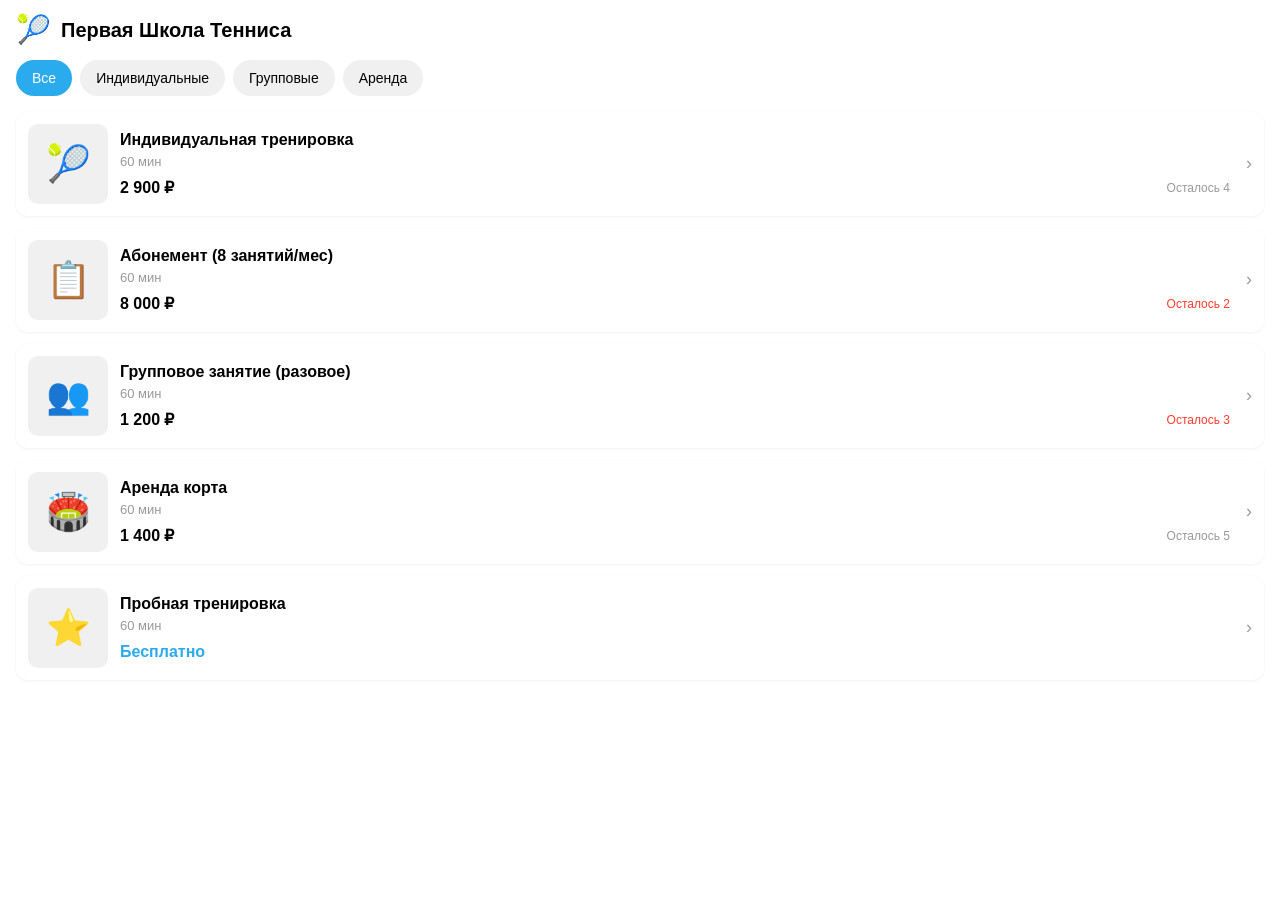
==== index.html @ 071ecb3b "Deploy tg-app to GitHub Pages Co-Authored-By: Claude Opus 4.6 <noreply@anthropic.com>" ====
<!DOCTYPE html>
<html lang="ru">
<head>
  <meta charset="UTF-8">
  <!-- Запрет масштабирования — Mini App должен вести себя как нативное приложение -->
  <meta name="viewport" content="width=device-width, initial-scale=1.0, maximum-scale=1.0, user-scalable=no">
  <title>Школа тенниса</title>

  <!-- Telegram Web App SDK -->
  <script src="https://telegram.org/js/telegram-web-app.js"></script>

  <!-- Стили приложения -->
  <link rel="stylesheet" href="styles.css">
</head>
<body>

  <!-- ============================================= -->
  <!-- КОНТЕЙНЕР ПРИЛОЖЕНИЯ                          -->
  <!-- Все экраны живут внутри #app.                 -->
  <!-- Активный экран имеет класс .screen--active    -->
  <!-- ============================================= -->
  <div id="app">

    <!-- =========================================== -->
    <!-- ЭКРАН 1: КАТАЛОГ УСЛУГ (главный)            -->
    <!-- =========================================== -->
    <div id="screen-catalog" class="screen screen--active">

      <!-- Шапка с названием школы -->
      <header class="catalog-header">
        <div class="catalog-header__icon">🎾</div>
        <h1 class="catalog-header__title">Первая Школа Тенниса</h1>
      </header>

      <!-- Чипы-фильтры по категориям -->
      <div class="chips" id="category-chips">
        <button class="chip chip--active" data-category="all">Все</button>
        <button class="chip" data-category="individual">Индивидуальные</button>
        <button class="chip" data-category="group">Групповые</button>
        <button class="chip" data-category="rent">Аренда</button>
      </div>

      <!-- Список карточек услуг (заполняется из app.js) -->
      <div class="service-list" id="service-list">
        <!-- Скелетоны показываются при загрузке -->
      </div>

    </div>

    <!-- =========================================== -->
    <!-- ЭКРАН 2: ДЕТАЛИ УСЛУГИ                      -->
    <!-- =========================================== -->
    <div id="screen-detail" class="screen">

      <div class="detail" id="detail-content">
        <!-- Большое фото услуги -->
        <div class="detail__image" id="detail-image"></div>

        <!-- Информация об услуге -->
        <div class="detail__body">
          <h2 class="detail__title" id="detail-title"></h2>
          <span class="detail__duration" id="detail-duration"></span>
          <p class="detail__description" id="detail-description"></p>

          <div class="divider"></div>

          <!-- Блок тренера -->
          <div class="coach-block" id="detail-coach">
            <div class="coach-block__avatar" id="coach-avatar"></div>
            <div class="coach-block__info">
              <div class="coach-block__name" id="coach-name"></div>
              <div class="coach-block__meta" id="coach-meta"></div>
            </div>
          </div>

          <div class="divider"></div>

          <!-- Доступность -->
          <div class="detail__availability">
            <div class="detail__spots" id="detail-spots"></div>
            <div class="detail__next-slot" id="detail-next-slot"></div>
          </div>
        </div>
      </div>

    </div>

    <!-- =========================================== -->
    <!-- ЭКРАН 3: ВЫБОР ДАТЫ И ВРЕМЕНИ               -->
    <!-- =========================================== -->
    <div id="screen-datetime" class="screen">

      <div class="datetime">
        <h2 class="section-title">Выберите дату</h2>

        <!-- Календарь -->
        <div class="calendar">
          <div class="calendar__header">
            <button class="calendar__arrow" id="cal-prev" aria-label="Предыдущий месяц">&#8249;</button>
            <span class="calendar__month" id="cal-month"></span>
            <button class="calendar__arrow" id="cal-next" aria-label="Следующий месяц">&#8250;</button>
          </div>
          <div class="calendar__weekdays">
            <span>Пн</span><span>Вт</span><span>Ср</span>
            <span>Чт</span><span>Пт</span><span>Сб</span><span>Вс</span>
          </div>
          <div class="calendar__days" id="cal-days">
            <!-- Дни генерируются в app.js -->
          </div>
        </div>

        <!-- Временные слоты -->
        <div id="time-section" class="time-section time-section--hidden">
          <h2 class="section-title">Доступное время</h2>
          <div class="time-slots" id="time-slots">
            <!-- Чипы времени генерируются в app.js -->
          </div>
        </div>

        <!-- Пустое состояние -->
        <div id="no-slots" class="empty-state empty-state--hidden">
          <div class="empty-state__icon">📅</div>
          <div class="empty-state__text">Нет свободных слотов на эту дату</div>
          <div class="empty-state__hint">Выберите другой день</div>
        </div>
      </div>

    </div>

    <!-- =========================================== -->
    <!-- ЭКРАН 4: ПОДТВЕРЖДЕНИЕ ЗАПИСИ               -->
    <!-- =========================================== -->
    <div id="screen-confirm" class="screen">

      <div class="confirm">
        <h2 class="section-title">Проверьте запись</h2>

        <!-- Карточка-резюме -->
        <div class="summary-card" id="summary-card">
          <div class="summary-card__title" id="summary-title"></div>
          <div class="summary-card__row">
            <span class="summary-card__icon">📅</span>
            <span id="summary-date"></span>
          </div>
          <div class="summary-card__row">
            <span class="summary-card__icon">🕐</span>
            <span id="summary-time"></span>
          </div>
          <div class="summary-card__row">
            <span class="summary-card__icon">👤</span>
            <span id="summary-coach"></span>
          </div>
          <div class="summary-card__row">
            <span class="summary-card__icon">💰</span>
            <span id="summary-price"></span>
          </div>
        </div>

        <div class="divider"></div>

        <!-- Данные пользователя -->
        <h2 class="section-title">Ваши данные</h2>

        <div class="form-group">
          <label class="form-label">Имя</label>
          <div class="form-value" id="confirm-name"></div>
        </div>

        <div class="form-group">
          <label class="form-label">Телефон</label>
          <input
            type="tel"
            class="form-input"
            id="confirm-phone"
            placeholder="+7 (___) ___-__-__"
            inputmode="tel"
          >
        </div>

        <div class="form-group">
          <label class="form-label">Комментарий <span class="form-label--optional">(необязательно)</span></label>
          <textarea
            class="form-textarea"
            id="confirm-comment"
            placeholder="Например: новичок, левша, ребёнку 8 лет"
            maxlength="200"
            rows="2"
          ></textarea>
        </div>
      </div>

    </div>

    <!-- =========================================== -->
    <!-- ЭКРАН 5: УСПЕХ                              -->
    <!-- =========================================== -->
    <div id="screen-success" class="screen">

      <div class="success">
        <!-- Анимированная галочка -->
        <div class="success__checkmark">
          <svg class="checkmark-svg" viewBox="0 0 80 80">
            <circle class="checkmark-circle" cx="40" cy="40" r="36" fill="none" stroke-width="3"/>
            <path class="checkmark-check" d="M24 42 L34 52 L56 30" fill="none" stroke-width="3" stroke-linecap="round" stroke-linejoin="round"/>
          </svg>
        </div>

        <h2 class="success__title">Вы записаны!</h2>

        <!-- Карточка с деталями -->
        <div class="summary-card" id="success-card">
          <div class="summary-card__title" id="success-title"></div>
          <div class="summary-card__row">
            <span class="summary-card__icon">📅</span>
            <span id="success-date"></span>
          </div>
          <div class="summary-card__row">
            <span class="summary-card__icon">🕐</span>
            <span id="success-time"></span>
          </div>
          <div class="summary-card__row">
            <span class="summary-card__icon">👤</span>
            <span id="success-coach"></span>
          </div>
          <div class="summary-card__row">
            <span class="summary-card__icon">📍</span>
            <span>ул. Чернышевского, 94 к3, Саратов</span>
          </div>
        </div>

        <div class="success__booking-number" id="success-number"></div>
        <div class="success__hint">Мы отправили подтверждение в чат бота</div>

        <button class="btn-text" id="btn-back-catalog">Вернуться в каталог</button>
      </div>

    </div>

  </div>

  <!-- Логика приложения -->
  <script src="app.js"></script>

</body>
</html>
---- styles.css ----
/* ==============================================
   TELEGRAM MINI APP — ШКОЛА ТЕННИСА
   Стили в нативном стиле Telegram
   ============================================== */

/* --- CSS-переменные: цвета из темы Telegram --- */
/* Fallback-значения для просмотра вне Telegram   */
:root {
  --bg:           var(--tg-theme-bg-color, #ffffff);
  --bg-secondary: var(--tg-theme-secondary-bg-color, #f0f0f0);
  --text:         var(--tg-theme-text-color, #000000);
  --hint:         var(--tg-theme-hint-color, #999999);
  --accent:       var(--tg-theme-accent-text-color, #2AABEE);
  --link:         var(--tg-theme-link-color, #2AABEE);
  --button:       var(--tg-theme-button-color, #2AABEE);
  --button-text:  var(--tg-theme-button-text-color, #ffffff);
  --section-bg:   var(--tg-theme-section-bg-color, #ffffff);
  --section-sep:  var(--tg-theme-section-separator-color, #e0e0e0);
  --subtitle:     var(--tg-theme-subtitle-text-color, #999999);
  --destructive:  var(--tg-theme-destructive-text-color, #ff3b30);

  /* Safe area Telegram */
  --safe-top: var(--tg-content-safe-area-inset-top, 0px);
  --safe-bottom: var(--tg-content-safe-area-inset-bottom, 0px);
  --viewport-top: var(--tg-safe-area-inset-top, 0px);

  /* Внутренние переменные */
  --radius-card: 12px;
  --radius-chip: 20px;
  --radius-image: 12px;
  --radius-input: 10px;
  --padding-screen: 16px;
  --transition-screen: 300ms;
}

/* --- Сброс и базовые стили --- */
*, *::before, *::after {
  box-sizing: border-box;
  margin: 0;
  padding: 0;
}

html, body {
  height: 100%;
  overflow: hidden;
}

body {
  font-family: -apple-system, 'SF Pro Text', 'Helvetica Neue', Arial, sans-serif;
  font-size: 15px;
  line-height: 1.4;
  color: var(--text);
  background: var(--bg);
  -webkit-font-smoothing: antialiased;
  -webkit-tap-highlight-color: transparent;
  /* Запрет выделения текста — поведение как у приложения */
  -webkit-user-select: none;
  user-select: none;
}

/* Поля ввода можно выделять */
input, textarea {
  -webkit-user-select: text;
  user-select: text;
}

/* --- Контейнер приложения --- */
#app {
  position: relative;
  width: 100%;
  height: 100vh;
  height: 100dvh;
  overflow: hidden;
  padding-top: calc(var(--viewport-top) + var(--safe-top));
}

/* --- Экраны --- */
/* Каждый экран занимает весь viewport и скрыт по умолчанию */
.screen {
  position: absolute;
  top: calc(var(--viewport-top) + var(--safe-top));
  left: 0;
  width: 100%;
  height: calc(100dvh - var(--viewport-top) - var(--safe-top));
  overflow-y: auto;
  overflow-x: hidden;
  -webkit-overflow-scrolling: touch;
  padding-bottom: calc(var(--safe-bottom) + 20px);

  /* Анимация перехода */
  opacity: 0;
  transform: translateX(30px);
  pointer-events: none;
  transition:
    opacity var(--transition-screen) ease-out,
    transform var(--transition-screen) ease-out;
  will-change: opacity, transform;
}

/* Активный экран */
.screen--active {
  opacity: 1;
  transform: translateX(0);
  pointer-events: auto;
  z-index: 1;
}

/* Экран уходит влево при навигации вперёд */
.screen--exit-left {
  opacity: 0;
  transform: translateX(-30px);
}


/* ==============================================
   ЭКРАН 1: КАТАЛОГ
   ============================================== */

/* --- Шапка каталога --- */
.catalog-header {
  display: flex;
  align-items: center;
  gap: 10px;
  padding: 16px var(--padding-screen) 8px;
}

.catalog-header__icon {
  font-size: 28px;
  line-height: 1;
}

.catalog-header__title {
  font-size: 20px;
  font-weight: 700;
  color: var(--text);
}

/* --- Чипы-фильтры --- */
.chips {
  display: flex;
  gap: 8px;
  padding: 8px var(--padding-screen) 16px;
  overflow-x: auto;
  scrollbar-width: none;
}

.chips::-webkit-scrollbar {
  display: none;
}

.chip {
  flex-shrink: 0;
  height: 36px;
  padding: 0 16px;
  border: none;
  border-radius: var(--radius-chip);
  background: var(--bg-secondary);
  color: var(--text);
  font-size: 14px;
  font-weight: 500;
  cursor: pointer;
  transition: all 150ms ease;
  /* Визуальная отдача при тапе */
  -webkit-tap-highlight-color: transparent;
}

.chip:active {
  transform: scale(0.95);
}

.chip--active {
  background: var(--accent);
  color: #fff;
}

/* --- Список карточек услуг --- */
.service-list {
  display: flex;
  flex-direction: column;
  gap: 12px;
  padding: 0 var(--padding-screen) 24px;
}

/* --- Карточка услуги --- */
.service-card {
  display: flex;
  gap: 12px;
  padding: 12px;
  background: var(--section-bg);
  border-radius: var(--radius-card);
  cursor: pointer;
  transition: transform 150ms ease, box-shadow 150ms ease;
  -webkit-tap-highlight-color: transparent;
  /* Тень для объёма */
  box-shadow: 0 1px 3px rgba(0,0,0,0.06);
}

.service-card:active {
  transform: scale(0.98);
}

/* Фото услуги на карточке */
.service-card__image {
  flex-shrink: 0;
  width: 80px;
  height: 80px;
  border-radius: 10px;
  background: var(--bg-secondary);
  display: flex;
  align-items: center;
  justify-content: center;
  font-size: 36px;
  overflow: hidden;
}

/* Информация на карточке */
.service-card__info {
  display: flex;
  flex-direction: column;
  justify-content: center;
  gap: 2px;
  min-width: 0;
  flex: 1;
}

.service-card__title {
  font-size: 16px;
  font-weight: 600;
  color: var(--text);
  white-space: nowrap;
  overflow: hidden;
  text-overflow: ellipsis;
}

.service-card__duration {
  font-size: 13px;
  color: var(--hint);
}

.service-card__bottom {
  display: flex;
  align-items: center;
  justify-content: space-between;
  margin-top: 4px;
}

.service-card__price {
  font-size: 16px;
  font-weight: 700;
  color: var(--text);
}

.service-card__price--free {
  color: var(--accent);
}

.service-card__spots {
  font-size: 12px;
  color: var(--hint);
}

.service-card__spots--low {
  color: var(--destructive);
  font-weight: 500;
}

.service-card__arrow {
  flex-shrink: 0;
  display: flex;
  align-items: center;
  color: var(--hint);
  font-size: 18px;
  padding-left: 4px;
}

/* --- Скелетон-загрузка --- */
.skeleton-card {
  display: flex;
  gap: 12px;
  padding: 12px;
  background: var(--section-bg);
  border-radius: var(--radius-card);
  box-shadow: 0 1px 3px rgba(0,0,0,0.06);
}

.skeleton-image {
  flex-shrink: 0;
  width: 80px;
  height: 80px;
  border-radius: 10px;
  background: var(--bg-secondary);
  animation: skeleton-pulse 1.5s ease-in-out infinite;
}

.skeleton-lines {
  flex: 1;
  display: flex;
  flex-direction: column;
  gap: 8px;
  justify-content: center;
}

.skeleton-line {
  height: 14px;
  border-radius: 7px;
  background: var(--bg-secondary);
  animation: skeleton-pulse 1.5s ease-in-out infinite;
}

.skeleton-line--short { width: 60%; }
.skeleton-line--medium { width: 40%; }
.skeleton-line--price { width: 30%; height: 18px; }

@keyframes skeleton-pulse {
  0%, 100% { opacity: 0.4; }
  50% { opacity: 1; }
}


/* ==============================================
   ЭКРАН 2: ДЕТАЛИ УСЛУГИ
   ============================================== */

.detail__image {
  width: 100%;
  aspect-ratio: 16 / 9;
  background: var(--bg-secondary);
  display: flex;
  align-items: center;
  justify-content: center;
  font-size: 64px;
  overflow: hidden;
}

.detail__body {
  padding: 16px var(--padding-screen);
}

.detail__title {
  font-size: 22px;
  font-weight: 700;
  color: var(--text);
  margin-bottom: 4px;
}

.detail__duration {
  font-size: 14px;
  color: var(--hint);
  display: block;
  margin-bottom: 12px;
}

.detail__description {
  font-size: 15px;
  color: var(--text);
  line-height: 1.5;
  margin-bottom: 4px;
}

/* --- Разделитель --- */
.divider {
  height: 1px;
  background: var(--section-sep);
  margin: 16px 0;
}

/* --- Блок тренера --- */
.coach-block {
  display: flex;
  align-items: center;
  gap: 12px;
}

.coach-block__avatar {
  width: 48px;
  height: 48px;
  border-radius: 50%;
  background: var(--bg-secondary);
  display: flex;
  align-items: center;
  justify-content: center;
  font-size: 22px;
  flex-shrink: 0;
  overflow: hidden;
}

.coach-block__name {
  font-size: 16px;
  font-weight: 600;
  color: var(--text);
}

.coach-block__meta {
  font-size: 13px;
  color: var(--hint);
  margin-top: 2px;
}

/* --- Доступность --- */
.detail__availability {
  display: flex;
  flex-direction: column;
  gap: 4px;
}

.detail__spots {
  font-size: 15px;
  font-weight: 500;
  color: var(--accent);
}

.detail__spots--low {
  color: var(--destructive);
}

.detail__next-slot {
  font-size: 13px;
  color: var(--hint);
}


/* ==============================================
   ЭКРАН 3: ДАТА И ВРЕМЯ
   ============================================== */

.datetime {
  padding: var(--padding-screen);
}

.section-title {
  font-size: 17px;
  font-weight: 600;
  color: var(--text);
  margin-bottom: 12px;
}

/* --- Календарь --- */
.calendar {
  background: var(--section-bg);
  border-radius: var(--radius-card);
  padding: 12px;
  box-shadow: 0 1px 3px rgba(0,0,0,0.06);
  margin-bottom: 24px;
}

.calendar__header {
  display: flex;
  align-items: center;
  justify-content: space-between;
  margin-bottom: 12px;
}

.calendar__month {
  font-size: 16px;
  font-weight: 600;
  color: var(--text);
  text-transform: capitalize;
}

.calendar__arrow {
  width: 36px;
  height: 36px;
  display: flex;
  align-items: center;
  justify-content: center;
  border: none;
  background: var(--bg-secondary);
  border-radius: 50%;
  font-size: 20px;
  color: var(--text);
  cursor: pointer;
  transition: all 150ms ease;
}

.calendar__arrow:active {
  transform: scale(0.9);
}

.calendar__arrow:disabled {
  opacity: 0.3;
  cursor: default;
}

.calendar__weekdays {
  display: grid;
  grid-template-columns: repeat(7, 1fr);
  text-align: center;
  margin-bottom: 8px;
}

.calendar__weekdays span {
  font-size: 12px;
  font-weight: 500;
  color: var(--hint);
  padding: 4px 0;
}

.calendar__days {
  display: grid;
  grid-template-columns: repeat(7, 1fr);
  gap: 4px;
}

/* Ячейка дня */
.cal-day {
  aspect-ratio: 1;
  display: flex;
  align-items: center;
  justify-content: center;
  border-radius: 50%;
  font-size: 15px;
  cursor: pointer;
  transition: all 150ms ease;
  border: none;
  background: transparent;
  color: var(--text);
  position: relative;
}

.cal-day:active {
  transform: scale(0.9);
}

/* Пустая ячейка (для выравнивания сетки) */
.cal-day--empty {
  cursor: default;
}

.cal-day--empty:active {
  transform: none;
}

/* Прошедший день */
.cal-day--past {
  color: var(--hint);
  opacity: 0.4;
  cursor: default;
}

.cal-day--past:active {
  transform: none;
}

/* День без свободных слотов */
.cal-day--no-slots {
  color: var(--hint);
  opacity: 0.5;
  cursor: default;
}

.cal-day--no-slots:active {
  transform: none;
}

/* Сегодняшний день — подчёркнут точкой */
.cal-day--today::after {
  content: '';
  position: absolute;
  bottom: 2px;
  width: 4px;
  height: 4px;
  border-radius: 50%;
  background: var(--accent);
}

/* Выбранный день */
.cal-day--selected {
  background: var(--accent);
  color: #fff;
  font-weight: 600;
}

.cal-day--selected::after {
  background: #fff;
}

/* Доступный день — точка-индикатор */
.cal-day--has-slots::after {
  content: '';
  position: absolute;
  bottom: 2px;
  width: 4px;
  height: 4px;
  border-radius: 50%;
  background: var(--accent);
}

/* --- Временные слоты --- */
.time-section {
  margin-top: 0;
  transition: opacity 200ms ease;
}

.time-section--hidden {
  display: none;
}

.time-slots {
  display: flex;
  flex-wrap: wrap;
  gap: 8px;
}

.time-chip {
  min-width: 72px;
  height: 44px;
  display: flex;
  align-items: center;
  justify-content: center;
  padding: 0 16px;
  border: 2px solid var(--section-sep);
  border-radius: var(--radius-chip);
  background: var(--section-bg);
  color: var(--text);
  font-size: 15px;
  font-weight: 500;
  cursor: pointer;
  transition: all 150ms ease;
}

.time-chip:active {
  transform: scale(0.95);
}

.time-chip--selected {
  background: var(--accent);
  color: #fff;
  border-color: var(--accent);
}

/* --- Пустое состояние --- */
.empty-state {
  display: flex;
  flex-direction: column;
  align-items: center;
  gap: 8px;
  padding: 32px 16px;
  text-align: center;
}

.empty-state--hidden {
  display: none;
}

.empty-state__icon {
  font-size: 48px;
  opacity: 0.5;
}

.empty-state__text {
  font-size: 16px;
  font-weight: 500;
  color: var(--text);
}

.empty-state__hint {
  font-size: 14px;
  color: var(--hint);
}


/* ==============================================
   ЭКРАН 4: ПОДТВЕРЖДЕНИЕ
   ============================================== */

.confirm {
  padding: var(--padding-screen);
}

/* --- Карточка-резюме --- */
.summary-card {
  background: var(--section-bg);
  border-radius: var(--radius-card);
  padding: 16px;
  box-shadow: 0 1px 3px rgba(0,0,0,0.06);
  margin-bottom: 8px;
}

.summary-card__title {
  font-size: 17px;
  font-weight: 600;
  color: var(--text);
  margin-bottom: 12px;
}

.summary-card__row {
  display: flex;
  align-items: center;
  gap: 10px;
  padding: 6px 0;
  font-size: 15px;
  color: var(--text);
}

.summary-card__icon {
  font-size: 16px;
  width: 24px;
  text-align: center;
  flex-shrink: 0;
}

/* --- Форма --- */
.form-group {
  margin-bottom: 16px;
}

.form-label {
  display: block;
  font-size: 14px;
  font-weight: 500;
  color: var(--hint);
  margin-bottom: 6px;
}

.form-label--optional {
  font-weight: 400;
  color: var(--hint);
  opacity: 0.7;
}

.form-value {
  font-size: 16px;
  font-weight: 500;
  color: var(--text);
  padding: 10px 0;
}

.form-input,
.form-textarea {
  width: 100%;
  padding: 12px 14px;
  border: 2px solid var(--section-sep);
  border-radius: var(--radius-input);
  background: var(--section-bg);
  color: var(--text);
  font-size: 16px;
  font-family: inherit;
  outline: none;
  transition: border-color 200ms ease;
  -webkit-appearance: none;
  appearance: none;
}

.form-input:focus,
.form-textarea:focus {
  border-color: var(--accent);
}

.form-input::placeholder,
.form-textarea::placeholder {
  color: var(--hint);
  opacity: 0.7;
}

.form-textarea {
  resize: none;
  min-height: 64px;
}

/* Ошибка валидации */
.form-input--error {
  border-color: var(--destructive);
}

.form-error {
  font-size: 13px;
  color: var(--destructive);
  margin-top: 4px;
  display: none;
}

.form-error--visible {
  display: block;
}


/* ==============================================
   ЭКРАН 5: УСПЕХ
   ============================================== */

.success {
  display: flex;
  flex-direction: column;
  align-items: center;
  padding: 40px var(--padding-screen) var(--padding-screen);
  text-align: center;
}

/* --- Анимированная галочка --- */
.success__checkmark {
  width: 80px;
  height: 80px;
  margin-bottom: 20px;
}

.checkmark-svg {
  width: 80px;
  height: 80px;
}

.checkmark-circle {
  stroke: #34c759;
  stroke-dasharray: 226;
  stroke-dashoffset: 226;
  animation: checkmark-circle-draw 500ms ease-out forwards;
}

.checkmark-check {
  stroke: #34c759;
  stroke-dasharray: 60;
  stroke-dashoffset: 60;
  animation: checkmark-check-draw 300ms ease-out 400ms forwards;
}

@keyframes checkmark-circle-draw {
  to { stroke-dashoffset: 0; }
}

@keyframes checkmark-check-draw {
  to { stroke-dashoffset: 0; }
}

.success__title {
  font-size: 22px;
  font-weight: 700;
  color: var(--text);
  margin-bottom: 20px;
}

.success .summary-card {
  width: 100%;
  text-align: left;
  margin-bottom: 16px;
}

.success__booking-number {
  font-size: 14px;
  color: var(--hint);
  margin-bottom: 4px;
}

.success__hint {
  font-size: 13px;
  color: var(--hint);
  margin-bottom: 24px;
}

/* --- Текстовая кнопка --- */
.btn-text {
  display: inline-flex;
  align-items: center;
  justify-content: center;
  height: 44px;
  padding: 0 24px;
  border: none;
  background: transparent;
  color: var(--accent);
  font-size: 16px;
  font-weight: 500;
  cursor: pointer;
  border-radius: var(--radius-chip);
  transition: all 150ms ease;
  font-family: inherit;
}

.btn-text:active {
  background: rgba(42, 171, 238, 0.1);
  transform: scale(0.97);
}


/* ==============================================
   УТИЛИТЫ
   ============================================== */

/* Скрытие прокрутки */
.no-scroll {
  overflow: hidden !important;
}
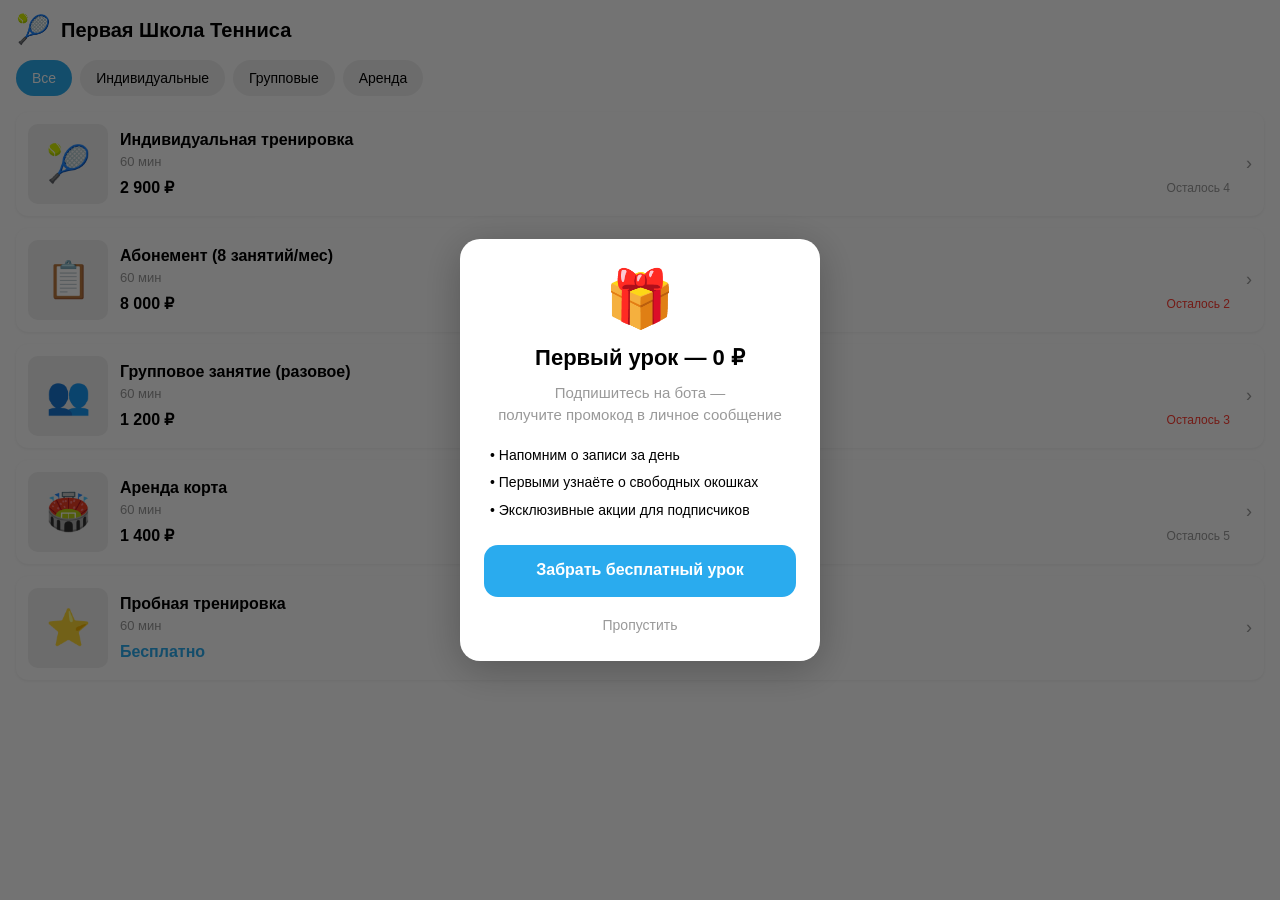
==== commit 9c8c5eba: "Add offer modal — shown once on first visit Shows gift offer with CTA link to bot, remembers dismiss" ====
--- a/index.html
+++ b/index.html
@@ -238,6 +238,24 @@
 
   </div>
 
+  <!-- =========================================== -->
+  <!-- МОДАЛКА-ОФФЕР (показывается один раз)      -->
+  <!-- =========================================== -->
+  <div id="offer-overlay" class="offer-overlay offer-overlay--hidden">
+    <div class="offer-card">
+      <div class="offer-card__emoji">🎁</div>
+      <h2 class="offer-card__title">Первый урок — 0 ₽</h2>
+      <p class="offer-card__subtitle">Подпишитесь на бота —<br>получите промокод в личное сообщение</p>
+      <div class="offer-card__bullets">
+        <div class="offer-card__bullet">• Напомним о записи за день</div>
+        <div class="offer-card__bullet">• Первыми узнаёте о свободных окошках</div>
+        <div class="offer-card__bullet">• Эксклюзивные акции для подписчиков</div>
+      </div>
+      <a href="https://t.me/Pervaya_school_tennis_Bot?start=from_app" class="offer-card__btn" id="offer-btn-cta">Забрать бесплатный урок</a>
+      <button class="offer-card__skip" id="offer-btn-skip">Пропустить</button>
+    </div>
+  </div>
+
   <!-- Логика приложения -->
   <script src="app.js"></script>
 
--- a/styles.css
+++ b/styles.css
@@ -877,3 +877,136 @@
 .no-scroll {
   overflow: hidden !important;
 }
+
+
+/* ==============================================
+   МОДАЛКА-ОФФЕР
+   ============================================== */
+
+/* Полупрозрачный фон */
+.offer-overlay {
+  position: fixed;
+  inset: 0;
+  z-index: 100;
+  background: rgba(0, 0, 0, 0.55);
+  display: flex;
+  align-items: center;
+  justify-content: center;
+  padding: 24px;
+
+  /* Анимация появления фона */
+  opacity: 0;
+  transition: opacity 300ms ease;
+}
+
+.offer-overlay--visible {
+  opacity: 1;
+}
+
+.offer-overlay--hidden {
+  display: none;
+}
+
+/* Карточка оффера */
+.offer-card {
+  background: var(--section-bg);
+  border-radius: 20px;
+  padding: 32px 24px 24px;
+  width: 100%;
+  max-width: 360px;
+  text-align: center;
+  box-shadow: 0 8px 40px rgba(0, 0, 0, 0.25);
+
+  /* Анимация появления карточки */
+  transform: translateY(30px) scale(0.95);
+  opacity: 0;
+  transition: transform 350ms cubic-bezier(0.34, 1.56, 0.64, 1),
+              opacity 300ms ease;
+}
+
+.offer-overlay--visible .offer-card {
+  transform: translateY(0) scale(1);
+  opacity: 1;
+}
+
+/* Крупная эмодзи */
+.offer-card__emoji {
+  font-size: 56px;
+  line-height: 1;
+  margin-bottom: 16px;
+}
+
+/* Заголовок */
+.offer-card__title {
+  font-size: 22px;
+  font-weight: 700;
+  color: var(--text);
+  margin-bottom: 8px;
+}
+
+/* Подзаголовок */
+.offer-card__subtitle {
+  font-size: 15px;
+  color: var(--hint);
+  line-height: 1.45;
+  margin-bottom: 20px;
+}
+
+/* Буллеты */
+.offer-card__bullets {
+  text-align: left;
+  margin-bottom: 24px;
+  display: flex;
+  flex-direction: column;
+  gap: 8px;
+}
+
+.offer-card__bullet {
+  font-size: 14px;
+  color: var(--text);
+  line-height: 1.4;
+  padding-left: 6px;
+}
+
+/* Кнопка CTA */
+.offer-card__btn {
+  display: flex;
+  align-items: center;
+  justify-content: center;
+  width: 100%;
+  height: 52px;
+  border: none;
+  border-radius: 14px;
+  background: #2AABEE;
+  color: #fff;
+  font-size: 16px;
+  font-weight: 600;
+  font-family: inherit;
+  cursor: pointer;
+  transition: transform 150ms ease, opacity 150ms ease;
+  -webkit-tap-highlight-color: transparent;
+  text-decoration: none;
+}
+
+.offer-card__btn:active {
+  transform: scale(0.97);
+  opacity: 0.9;
+}
+
+/* «Пропустить» */
+.offer-card__skip {
+  display: inline-block;
+  margin-top: 16px;
+  border: none;
+  background: none;
+  color: var(--hint);
+  font-size: 14px;
+  font-family: inherit;
+  cursor: pointer;
+  padding: 4px 8px;
+  transition: opacity 150ms ease;
+}
+
+.offer-card__skip:active {
+  opacity: 0.6;
+}
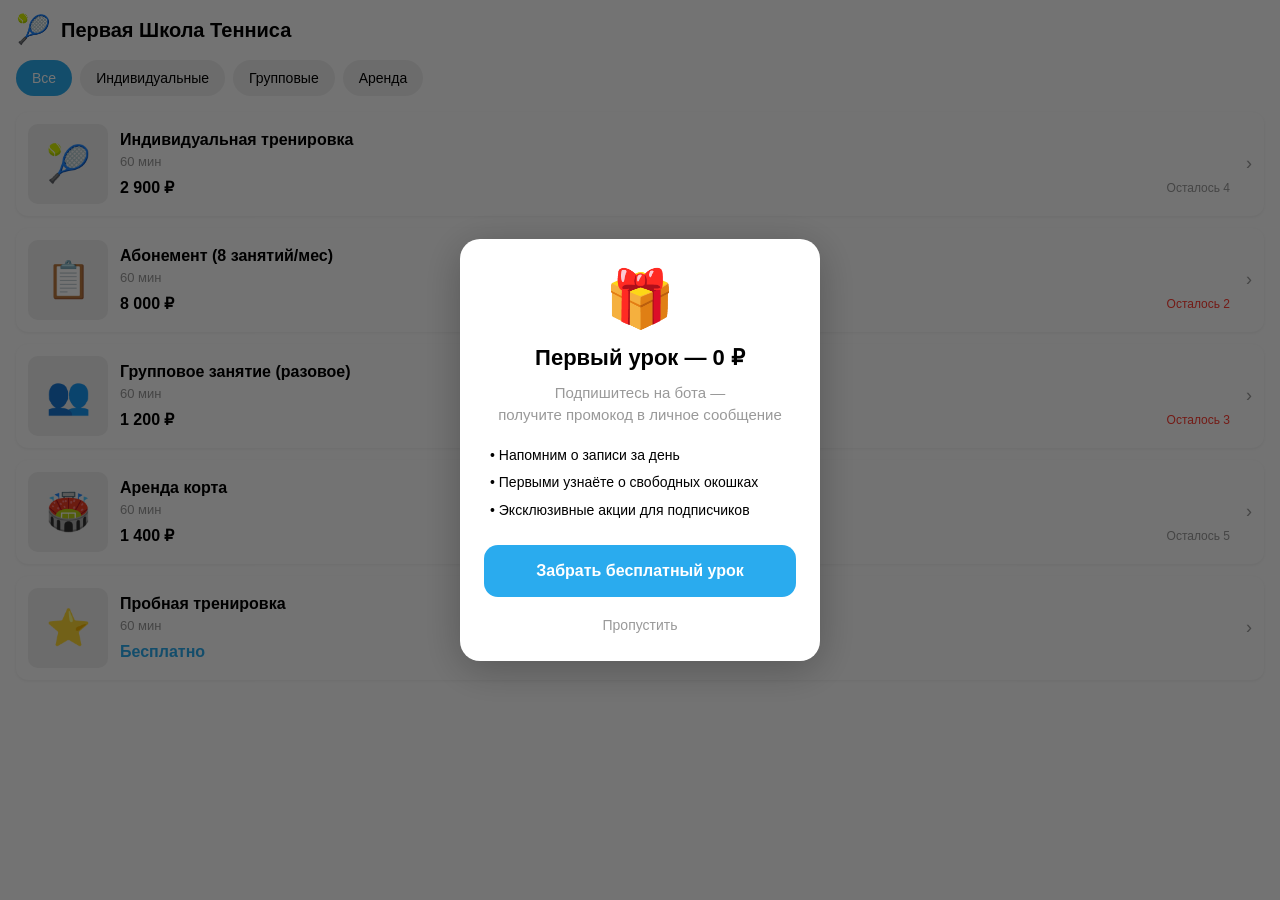
==== commit 2d032080: "Fix offer CTA: use openTelegramLink for proper /start trigger Co-Authored-By: Claude Opus 4.6 <norep" ====
--- a/index.html
+++ b/index.html
@@ -251,7 +251,7 @@
         <div class="offer-card__bullet">• Первыми узнаёте о свободных окошках</div>
         <div class="offer-card__bullet">• Эксклюзивные акции для подписчиков</div>
       </div>
-      <a href="https://t.me/Pervaya_school_tennis_Bot?start=from_app" class="offer-card__btn" id="offer-btn-cta">Забрать бесплатный урок</a>
+      <button class="offer-card__btn" id="offer-btn-cta">Забрать бесплатный урок</button>
       <button class="offer-card__skip" id="offer-btn-skip">Пропустить</button>
     </div>
   </div>
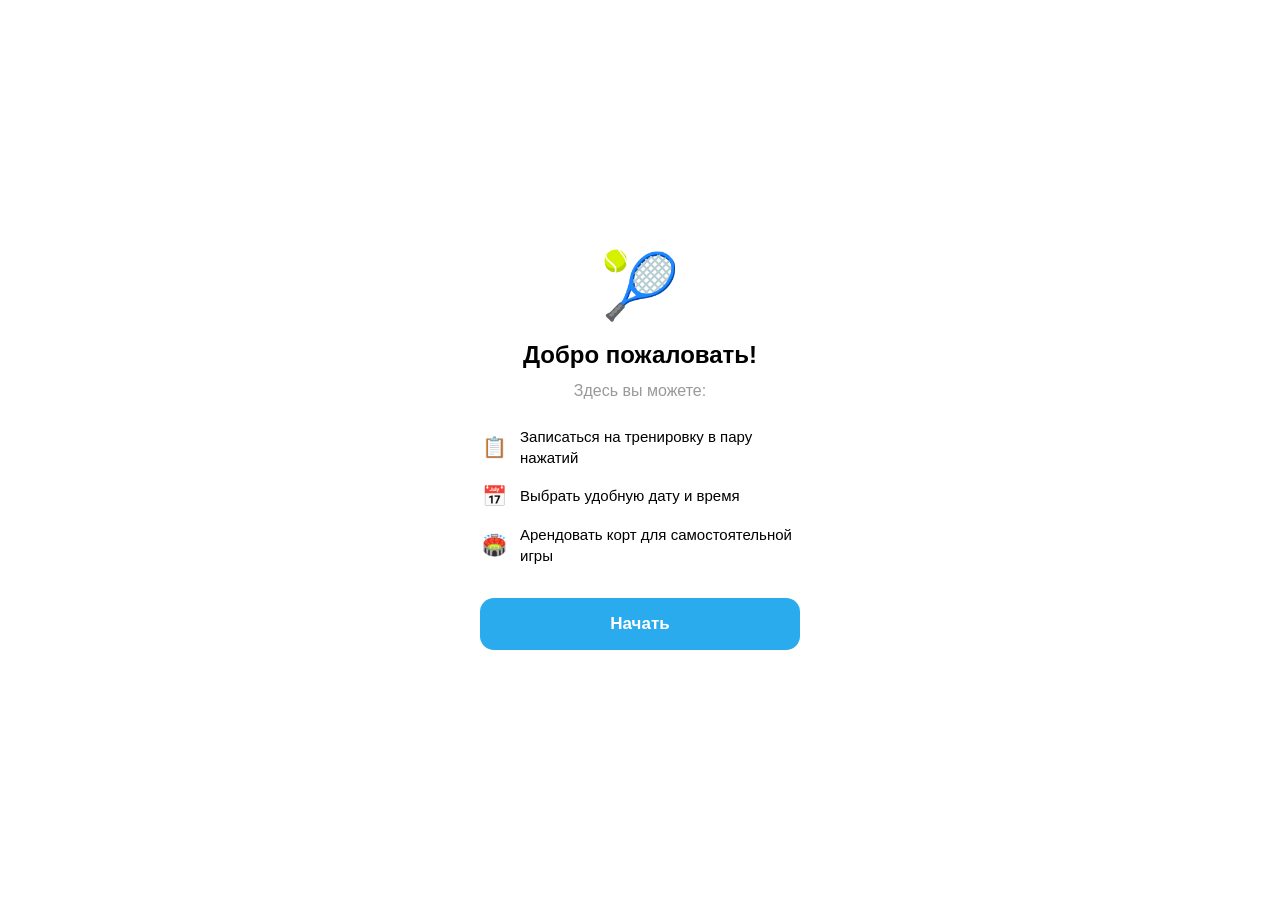
==== commit 9398b047: "Add onboarding screen, share button, bot API config - Onboarding: greeting by name, features list, s" ====
--- a/index.html
+++ b/index.html
@@ -20,6 +20,34 @@
   <!-- Активный экран имеет класс .screen--active    -->
   <!-- ============================================= -->
   <div id="app">
+
+    <!-- =========================================== -->
+    <!-- ЭКРАН 0: ОНБОРДИНГ (показывается один раз) -->
+    <!-- =========================================== -->
+    <div id="screen-onboarding" class="screen">
+
+      <div class="onboarding">
+        <div class="onboarding__emoji">🎾</div>
+        <h1 class="onboarding__title" id="onboarding-title">Добро пожаловать!</h1>
+        <p class="onboarding__subtitle">Здесь вы можете:</p>
+        <div class="onboarding__features">
+          <div class="onboarding__feature">
+            <span class="onboarding__feature-icon">📋</span>
+            <span>Записаться на тренировку в пару нажатий</span>
+          </div>
+          <div class="onboarding__feature">
+            <span class="onboarding__feature-icon">📅</span>
+            <span>Выбрать удобную дату и время</span>
+          </div>
+          <div class="onboarding__feature">
+            <span class="onboarding__feature-icon">🏟️</span>
+            <span>Арендовать корт для самостоятельной игры</span>
+          </div>
+        </div>
+        <button class="onboarding__btn" id="onboarding-btn">Начать</button>
+      </div>
+
+    </div>
 
     <!-- =========================================== -->
     <!-- ЭКРАН 1: КАТАЛОГ УСЛУГ (главный)            -->
@@ -231,6 +259,7 @@
         <div class="success__booking-number" id="success-number"></div>
         <div class="success__hint">Мы отправили подтверждение в чат бота</div>
 
+        <button class="btn-share" id="btn-share">Поделиться с другом</button>
         <button class="btn-text" id="btn-back-catalog">Вернуться в каталог</button>
       </div>
 
--- a/styles.css
+++ b/styles.css
@@ -870,6 +870,116 @@
 
 
 /* ==============================================
+   ЭКРАН 0: ОНБОРДИНГ
+   ============================================== */
+
+.onboarding {
+  display: flex;
+  flex-direction: column;
+  align-items: center;
+  justify-content: center;
+  min-height: 100%;
+  padding: 40px var(--padding-screen) var(--padding-screen);
+  text-align: center;
+}
+
+.onboarding__emoji {
+  font-size: 64px;
+  line-height: 1;
+  margin-bottom: 20px;
+}
+
+.onboarding__title {
+  font-size: 24px;
+  font-weight: 700;
+  color: var(--text);
+  margin-bottom: 8px;
+}
+
+.onboarding__subtitle {
+  font-size: 16px;
+  color: var(--hint);
+  margin-bottom: 24px;
+}
+
+.onboarding__features {
+  display: flex;
+  flex-direction: column;
+  gap: 14px;
+  text-align: left;
+  width: 100%;
+  max-width: 320px;
+  margin-bottom: 32px;
+}
+
+.onboarding__feature {
+  display: flex;
+  align-items: center;
+  gap: 12px;
+  font-size: 15px;
+  color: var(--text);
+  line-height: 1.4;
+}
+
+.onboarding__feature-icon {
+  font-size: 20px;
+  flex-shrink: 0;
+  width: 28px;
+  text-align: center;
+}
+
+.onboarding__btn {
+  width: 100%;
+  max-width: 320px;
+  height: 52px;
+  border: none;
+  border-radius: 14px;
+  background: var(--button, #2AABEE);
+  color: var(--button-text, #fff);
+  font-size: 17px;
+  font-weight: 600;
+  font-family: inherit;
+  cursor: pointer;
+  transition: transform 150ms ease, opacity 150ms ease;
+  -webkit-tap-highlight-color: transparent;
+}
+
+.onboarding__btn:active {
+  transform: scale(0.97);
+  opacity: 0.9;
+}
+
+
+/* ==============================================
+   КНОПКА «ПОДЕЛИТЬСЯ»
+   ============================================== */
+
+.btn-share {
+  display: inline-flex;
+  align-items: center;
+  justify-content: center;
+  height: 44px;
+  padding: 0 24px;
+  border: 2px solid var(--accent);
+  background: transparent;
+  color: var(--accent);
+  font-size: 15px;
+  font-weight: 500;
+  cursor: pointer;
+  border-radius: var(--radius-chip);
+  transition: all 150ms ease;
+  font-family: inherit;
+  -webkit-tap-highlight-color: transparent;
+  margin-bottom: 8px;
+}
+
+.btn-share:active {
+  background: rgba(42, 171, 238, 0.1);
+  transform: scale(0.97);
+}
+
+
+/* ==============================================
    УТИЛИТЫ
    ============================================== */
 
